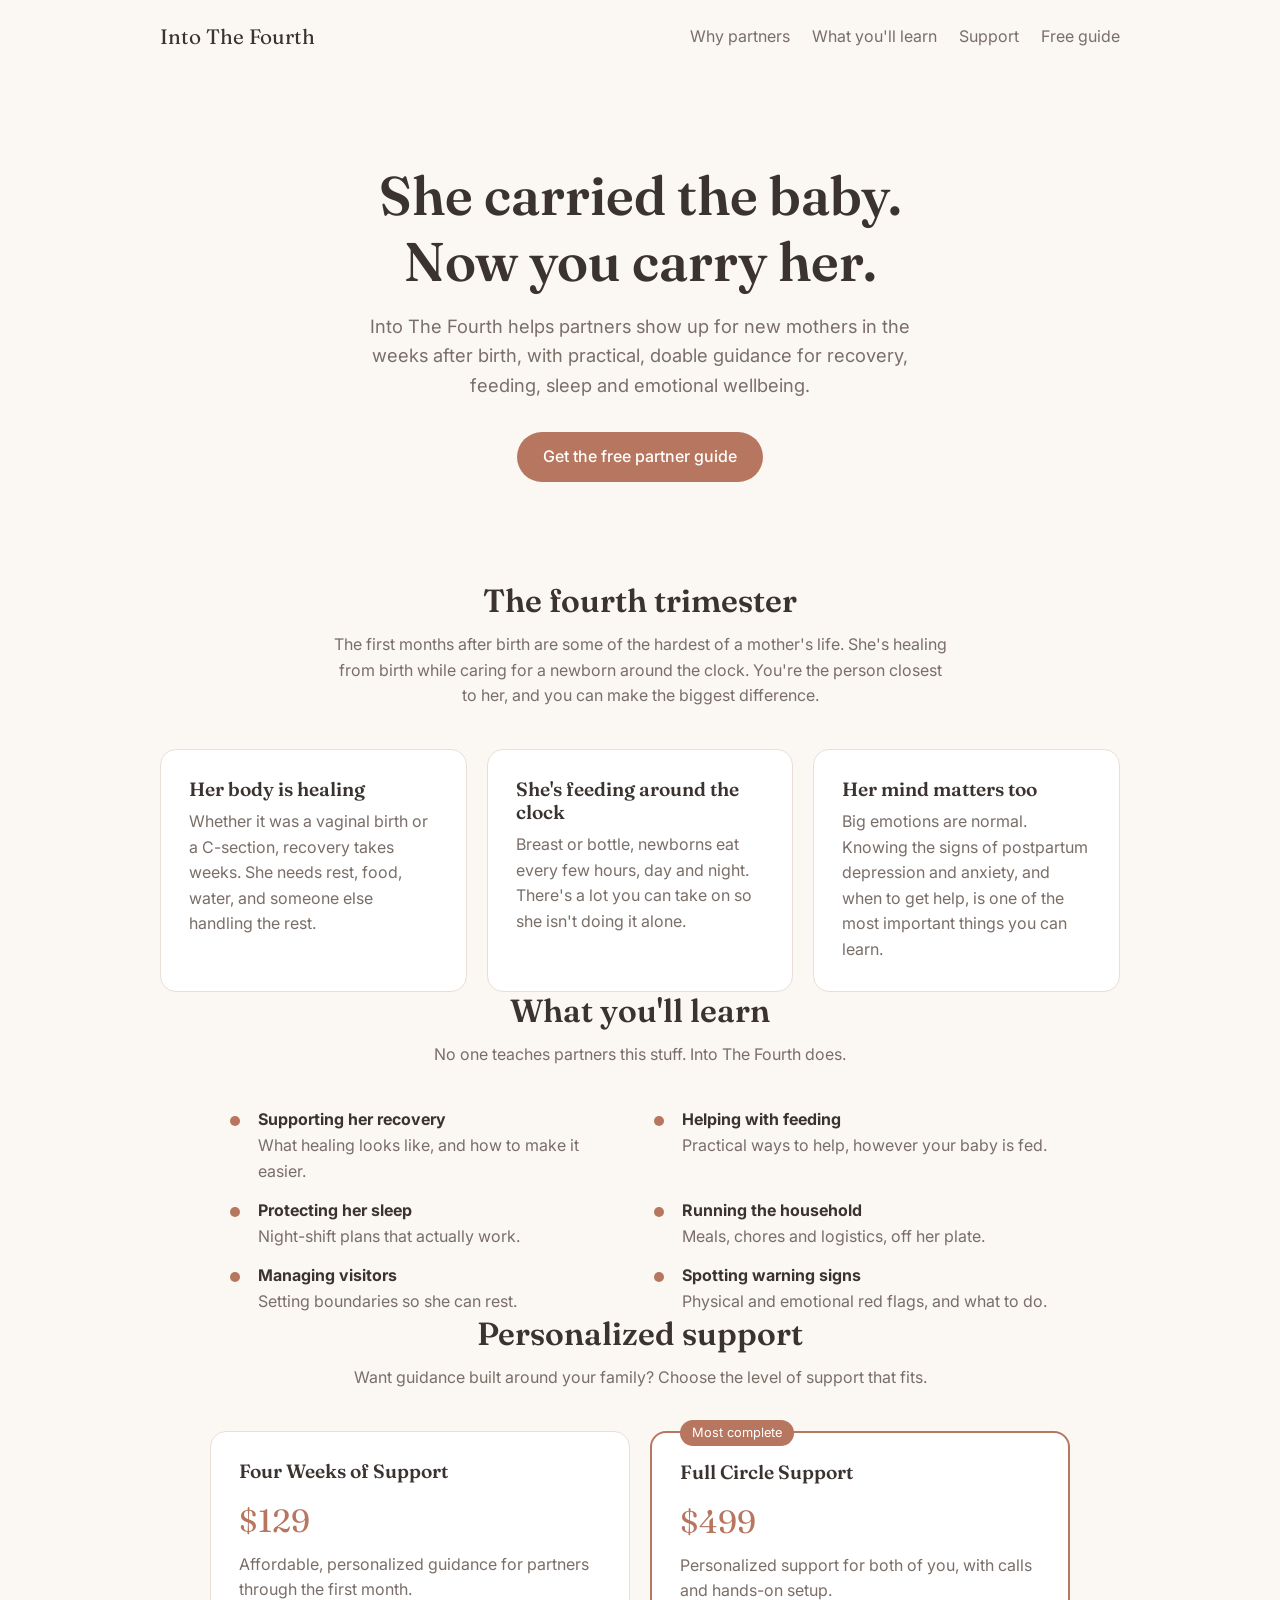
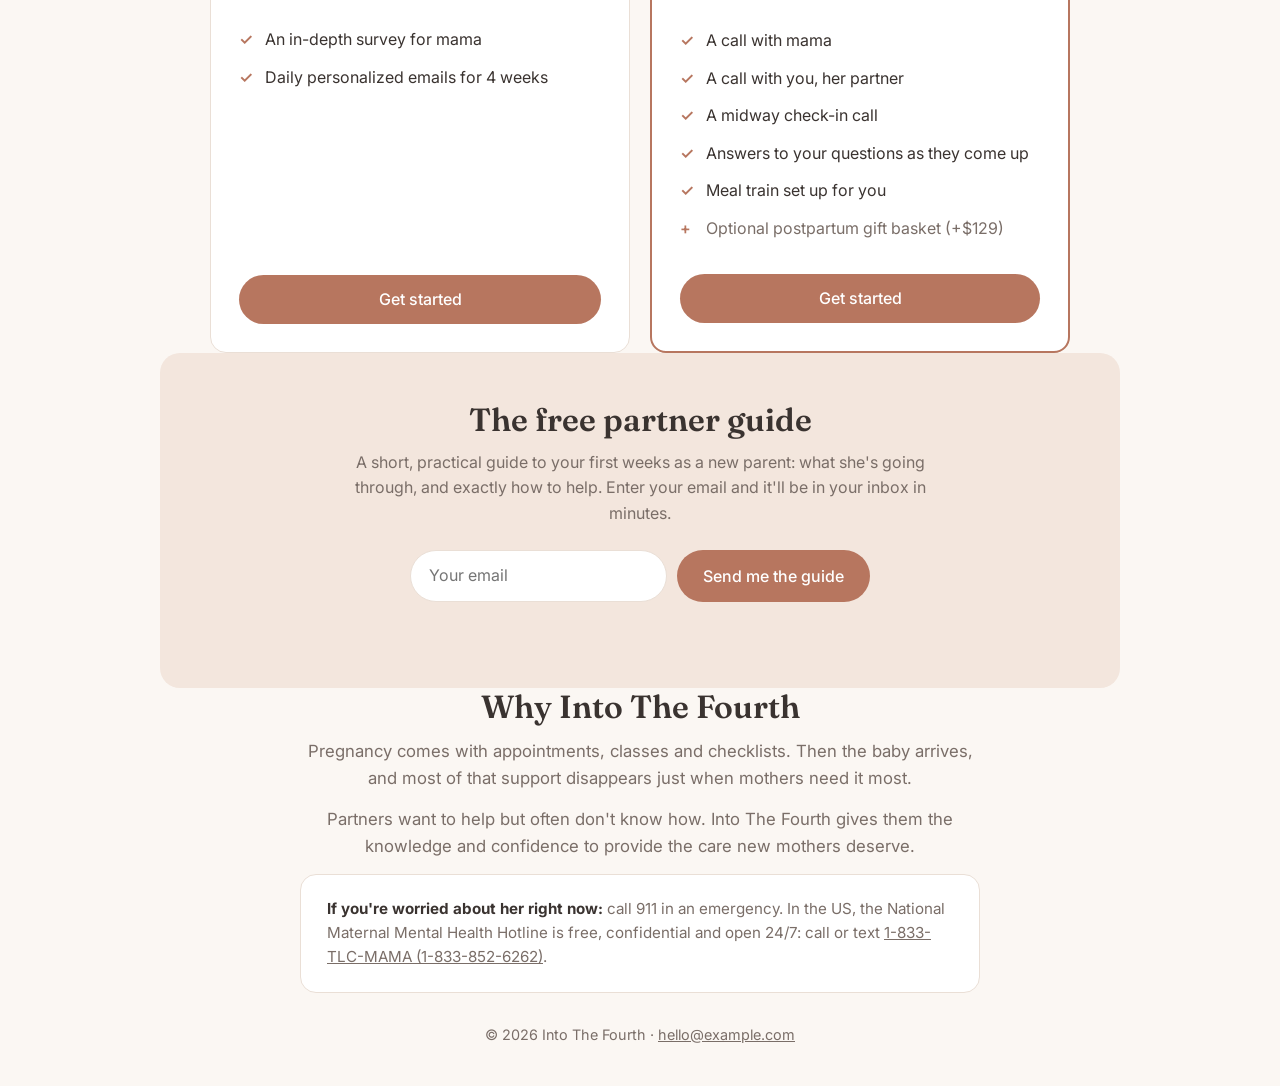
==== index.html @ a59f597f "Add Into The Fourth website Static site for GitHub Pages: home page with free partner guide signup, " ====
<!doctype html>
<html lang="en">
<head>
  <meta charset="utf-8">
  <meta name="viewport" content="width=device-width, initial-scale=1">
  <title>Into The Fourth — Helping partners care for new mothers</title>
  <meta name="description" content="Practical guidance for partners supporting new mothers through the fourth trimester: recovery, feeding, sleep and emotional wellbeing.">
  <link rel="preconnect" href="https://fonts.googleapis.com">
  <link href="https://fonts.googleapis.com/css2?family=Fraunces:wght@400;600&family=Inter:wght@400;500&display=swap" rel="stylesheet">
  <link rel="stylesheet" href="styles.css">
</head>
<body>
  <header class="wrap">
    <nav>
      <a href="#" class="logo">Into The Fourth</a>
      <ul>
        <li><a href="#why">Why partners</a></li>
        <li><a href="#learn">What you'll learn</a></li>
        <li><a href="#support">Support</a></li>
        <li><a href="#guide">Free guide</a></li>
      </ul>
    </nav>
  </header>

  <main>
    <div class="hero wrap">
      <h1>She carried the baby.<br>Now you carry her.</h1>
      <p>Into The Fourth helps partners show up for new mothers in the weeks after birth, with practical, doable guidance for recovery, feeding, sleep and emotional wellbeing.</p>
      <a href="#guide" class="btn">Get the free partner guide</a>
    </div>

    <section id="why" class="wrap">
      <h2>The fourth trimester</h2>
      <p class="sub">The first months after birth are some of the hardest of a mother's life. She's healing from birth while caring for a newborn around the clock. You're the person closest to her, and you can make the biggest difference.</p>
      <div class="grid">
        <div class="card"><h3>Her body is healing</h3><p>Whether it was a vaginal birth or a C-section, recovery takes weeks. She needs rest, food, water, and someone else handling the rest.</p></div>
        <div class="card"><h3>She's feeding around the clock</h3><p>Breast or bottle, newborns eat every few hours, day and night. There's a lot you can take on so she isn't doing it alone.</p></div>
        <div class="card"><h3>Her mind matters too</h3><p>Big emotions are normal. Knowing the signs of postpartum depression and anxiety, and when to get help, is one of the most important things you can learn.</p></div>
      </div>
    </section>

    <section id="learn" class="wrap">
      <h2>What you'll learn</h2>
      <p class="sub">No one teaches partners this stuff. Into The Fourth does.</p>
      <ul class="topics">
        <li><strong>Supporting her recovery</strong><span>What healing looks like, and how to make it easier.</span></li>
        <li><strong>Helping with feeding</strong><span>Practical ways to help, however your baby is fed.</span></li>
        <li><strong>Protecting her sleep</strong><span>Night-shift plans that actually work.</span></li>
        <li><strong>Running the household</strong><span>Meals, chores and logistics, off her plate.</span></li>
        <li><strong>Managing visitors</strong><span>Setting boundaries so she can rest.</span></li>
        <li><strong>Spotting warning signs</strong><span>Physical and emotional red flags, and what to do.</span></li>
      </ul>
    </section>

    <section id="support" class="wrap">
      <h2>Personalized support</h2>
      <p class="sub">Want guidance built around your family? Choose the level of support that fits.</p>
      <div class="offers">
        <div class="card offer">
          <h3>Four Weeks of Support</h3>
          <div class="price">$129</div>
          <p>Affordable, personalized guidance for partners through the first month.</p>
          <ul>
            <li>An in-depth survey for mama</li>
            <li>Daily personalized emails for 4 weeks</li>
          </ul>
          <a class="btn" href="four-weeks.html">Get started</a>
        </div>
        <div class="card offer featured">
          <span class="tag">Most complete</span>
          <h3>Full Circle Support</h3>
          <div class="price">$499</div>
          <p>Personalized support for both of you, with calls and hands-on setup.</p>
          <ul>
            <li>A call with mama</li>
            <li>A call with you, her partner</li>
            <li>A midway check-in call</li>
            <li>Answers to your questions as they come up</li>
            <li>Meal train set up for you</li>
            <li class="addon">Optional postpartum gift basket (+$129)</li>
          </ul>
          <a class="btn" href="full-circle.html">Get started</a>
        </div>
      </div>
    </section>

    <section id="guide" class="wrap">
      <div class="guide">
        <h2>The free partner guide</h2>
        <p class="sub" style="margin-bottom:24px">A short, practical guide to your first weeks as a new parent: what she's going through, and exactly how to help. Enter your email and it'll be in your inbox in minutes.</p>
        <form id="guide-form" action="https://app.kit.com/forms/YOUR_FORM_ID/subscriptions" method="post">
          <input type="email" name="email_address" placeholder="Your email" required aria-label="Email address">
          <button class="btn" type="submit">Send me the guide</button>
        </form>
        <p class="msg" id="guide-msg" role="status"></p>
      </div>
    </section>

    <section class="wrap">
      <div class="mission">
        <h2>Why Into The Fourth</h2>
        <p>Pregnancy comes with appointments, classes and checklists. Then the baby arrives, and most of that support disappears just when mothers need it most.</p>
        <p>Partners want to help but often don't know how. Into The Fourth gives them the knowledge and confidence to provide the care new mothers deserve.</p>
      </div>
    </section>

    <section class="wrap" style="padding-top:0">
      <div class="help">
        <strong>If you're worried about her right now:</strong> call 911 in an emergency. In the US, the National Maternal Mental Health Hotline is free, confidential and open 24/7: call or text <a href="tel:18338526262">1-833-TLC-MAMA (1-833-852-6262)</a>.
      </div>
    </section>
  </main>

  <footer class="site">© 2026 Into The Fourth · <a href="mailto:hello@example.com">hello@example.com</a></footer>

  <script>
    const form = document.getElementById('guide-form');
    const msg = document.getElementById('guide-msg');
    form.addEventListener('submit', async (e) => {
      e.preventDefault();
      const btn = form.querySelector('button');
      btn.disabled = true; btn.textContent = 'Sending…'; msg.textContent = '';
      try {
        const res = await fetch(form.action, { method: 'POST', body: new FormData(form), headers: { Accept: 'application/json' } });
        if (!res.ok) throw new Error();
        form.reset();
        msg.textContent = 'Thank you! Check your inbox for the guide.';
      } catch {
        msg.textContent = 'Something went wrong. Please try again.';
      } finally {
        btn.disabled = false; btn.textContent = 'Send me the guide';
      }
    });
  </script>
</body>
</html>
---- styles.css ----
:root { --bg:#fbf7f3; --ink:#3a3330; --muted:#7a6e68; --accent:#b7765f; --accent-dark:#9a5f4a; --card:#fff; --line:#eadfd6; --soft:#f3e6dd; }
* { box-sizing:border-box; margin:0; padding:0; }
html { scroll-behavior:smooth; }
body { font-family:Inter,system-ui,sans-serif; background:var(--bg); color:var(--ink); line-height:1.6; }
h1,h2,h3 { font-family:Fraunces,Georgia,serif; font-weight:600; line-height:1.2; }
a { color:inherit; }
.wrap { max-width:1000px; margin:0 auto; padding:0 20px; }
nav { display:flex; justify-content:space-between; align-items:center; padding:20px 0; }
nav .logo { font-family:Fraunces,serif; font-size:1.3rem; text-decoration:none; }
nav ul { display:flex; gap:22px; list-style:none; }
nav ul a { text-decoration:none; color:var(--muted); }
nav ul a:hover { color:var(--ink); }
.btn { display:inline-block; background:var(--accent); color:#fff; padding:12px 26px; border-radius:999px; text-decoration:none; font-weight:500; transition:background .2s, transform .2s, box-shadow .2s; cursor:pointer; border:0; font-size:1rem; font-family:inherit; }
.btn:hover { background:var(--accent-dark); transform:translateY(-2px); box-shadow:0 6px 16px rgba(154,95,74,.25); }
.btn:disabled { opacity:.6; cursor:wait; transform:none; box-shadow:none; }
.hero { text-align:center; padding:90px 0 100px; }
.hero h1 { font-size:clamp(2.2rem,5vw,3.4rem); margin-bottom:18px; }
.hero p { color:var(--muted); font-size:1.15rem; max-width:600px; margin:0 auto 32px; }
section { padding:70px 0; }
section h2 { font-size:2rem; margin-bottom:12px; text-align:center; }
.sub { text-align:center; color:var(--muted); margin:0 auto 40px; max-width:620px; }
.grid { display:grid; grid-template-columns:repeat(auto-fit,minmax(240px,1fr)); gap:20px; }
.card { background:var(--card); border:1px solid var(--line); border-radius:16px; padding:28px; }
.card h3 { margin-bottom:8px; font-size:1.2rem; }
.card p { color:var(--muted); }
.topics { list-style:none; display:grid; grid-template-columns:repeat(auto-fit,minmax(280px,1fr)); gap:14px 28px; max-width:820px; margin:0 auto; }
.topics li { padding-left:28px; position:relative; }
.topics li::before { content:""; position:absolute; left:0; top:.55em; width:10px; height:10px; border-radius:50%; background:var(--accent); }
.topics strong { display:block; }
.topics span { color:var(--muted); }
.offers { display:grid; grid-template-columns:repeat(auto-fit,minmax(300px,1fr)); gap:20px; max-width:860px; margin:0 auto; }
.offer { display:flex; flex-direction:column; }
.offer.featured { border:2px solid var(--accent); position:relative; }
.offer .tag { position:absolute; top:-13px; left:28px; background:var(--accent); color:#fff; font-size:.8rem; padding:3px 12px; border-radius:999px; }
.offer .price { font-family:Fraunces,serif; font-size:2rem; color:var(--accent); margin:4px 0 6px; }
.offer ul { list-style:none; margin:18px 0 26px; flex:1; }
.offer li { padding:6px 0 6px 26px; position:relative; color:var(--ink); }
.offer li::before { content:"✓"; position:absolute; left:0; color:var(--accent); font-weight:600; }
.offer li.addon { color:var(--muted); }
.offer li.addon::before { content:"+"; }
.offer .btn { text-align:center; }
.guide { background:var(--soft); border-radius:20px; padding:48px 28px; text-align:center; }
.guide h2 { margin-bottom:10px; }
.guide form { display:flex; gap:10px; max-width:460px; margin:0 auto; flex-wrap:wrap; }
.guide input { flex:1; min-width:200px; padding:12px 18px; border-radius:999px; border:1px solid var(--line); font:inherit; }
.guide .msg { margin-top:14px; min-height:1.5em; color:var(--muted); }
.mission { max-width:680px; margin:0 auto; text-align:center; }
.mission p { color:var(--muted); margin-bottom:14px; font-size:1.05rem; }
.help { background:var(--card); border:1px solid var(--line); border-radius:16px; padding:22px 26px; max-width:680px; margin:0 auto; font-size:.95rem; color:var(--muted); }
.help strong { color:var(--ink); }
footer.site { text-align:center; color:var(--muted); padding:30px 0 40px; font-size:.9rem; }

/* Offer landing pages */
.offer-hero { text-align:center; padding:70px 0 50px; }
.eyebrow, .card p.eyebrow { color:var(--accent); font-weight:500; letter-spacing:.08em; text-transform:uppercase; font-size:.85rem; margin-bottom:12px; }
.offer-hero h1 { font-size:clamp(2.2rem,5vw,3.2rem); margin-bottom:14px; }
.offer-hero .price { font-family:Fraunces,serif; font-size:2.4rem; color:var(--accent); margin-bottom:14px; }
.offer-hero p { color:var(--muted); font-size:1.15rem; max-width:600px; margin:0 auto 30px; }
.narrow { max-width:720px; margin:0 auto; }
.included { display:grid; gap:16px; }
.included .card h3 { font-size:1.1rem; }
.steps { list-style:none; counter-reset:step; display:grid; grid-template-columns:repeat(auto-fit,minmax(200px,1fr)); gap:20px; }
.steps li { counter-increment:step; background:var(--card); border:1px solid var(--line); border-radius:16px; padding:26px; }
.steps li::before { content:counter(step); display:inline-grid; place-items:center; width:32px; height:32px; border-radius:50%; background:var(--soft); color:var(--accent-dark); font-weight:600; margin-bottom:12px; }
.steps strong { display:block; margin-bottom:4px; }
.steps span { color:var(--muted); }
.buy { background:var(--soft); border-radius:20px; padding:48px 28px; text-align:center; }
.buy .actions { display:flex; gap:12px; justify-content:center; flex-wrap:wrap; }
.btn.secondary { background:transparent; color:var(--accent-dark); box-shadow:inset 0 0 0 2px var(--accent); }
.btn.secondary:hover { background:var(--accent); color:#fff; }
.note { text-align:center; color:var(--muted); font-size:.9rem; margin-top:18px; }
.back { color:var(--muted); text-decoration:none; }
.back:hover { color:var(--ink); }

@media (max-width:700px) { nav ul { display:none; } .hero { padding:60px 0 70px; } section { padding:50px 0; } }
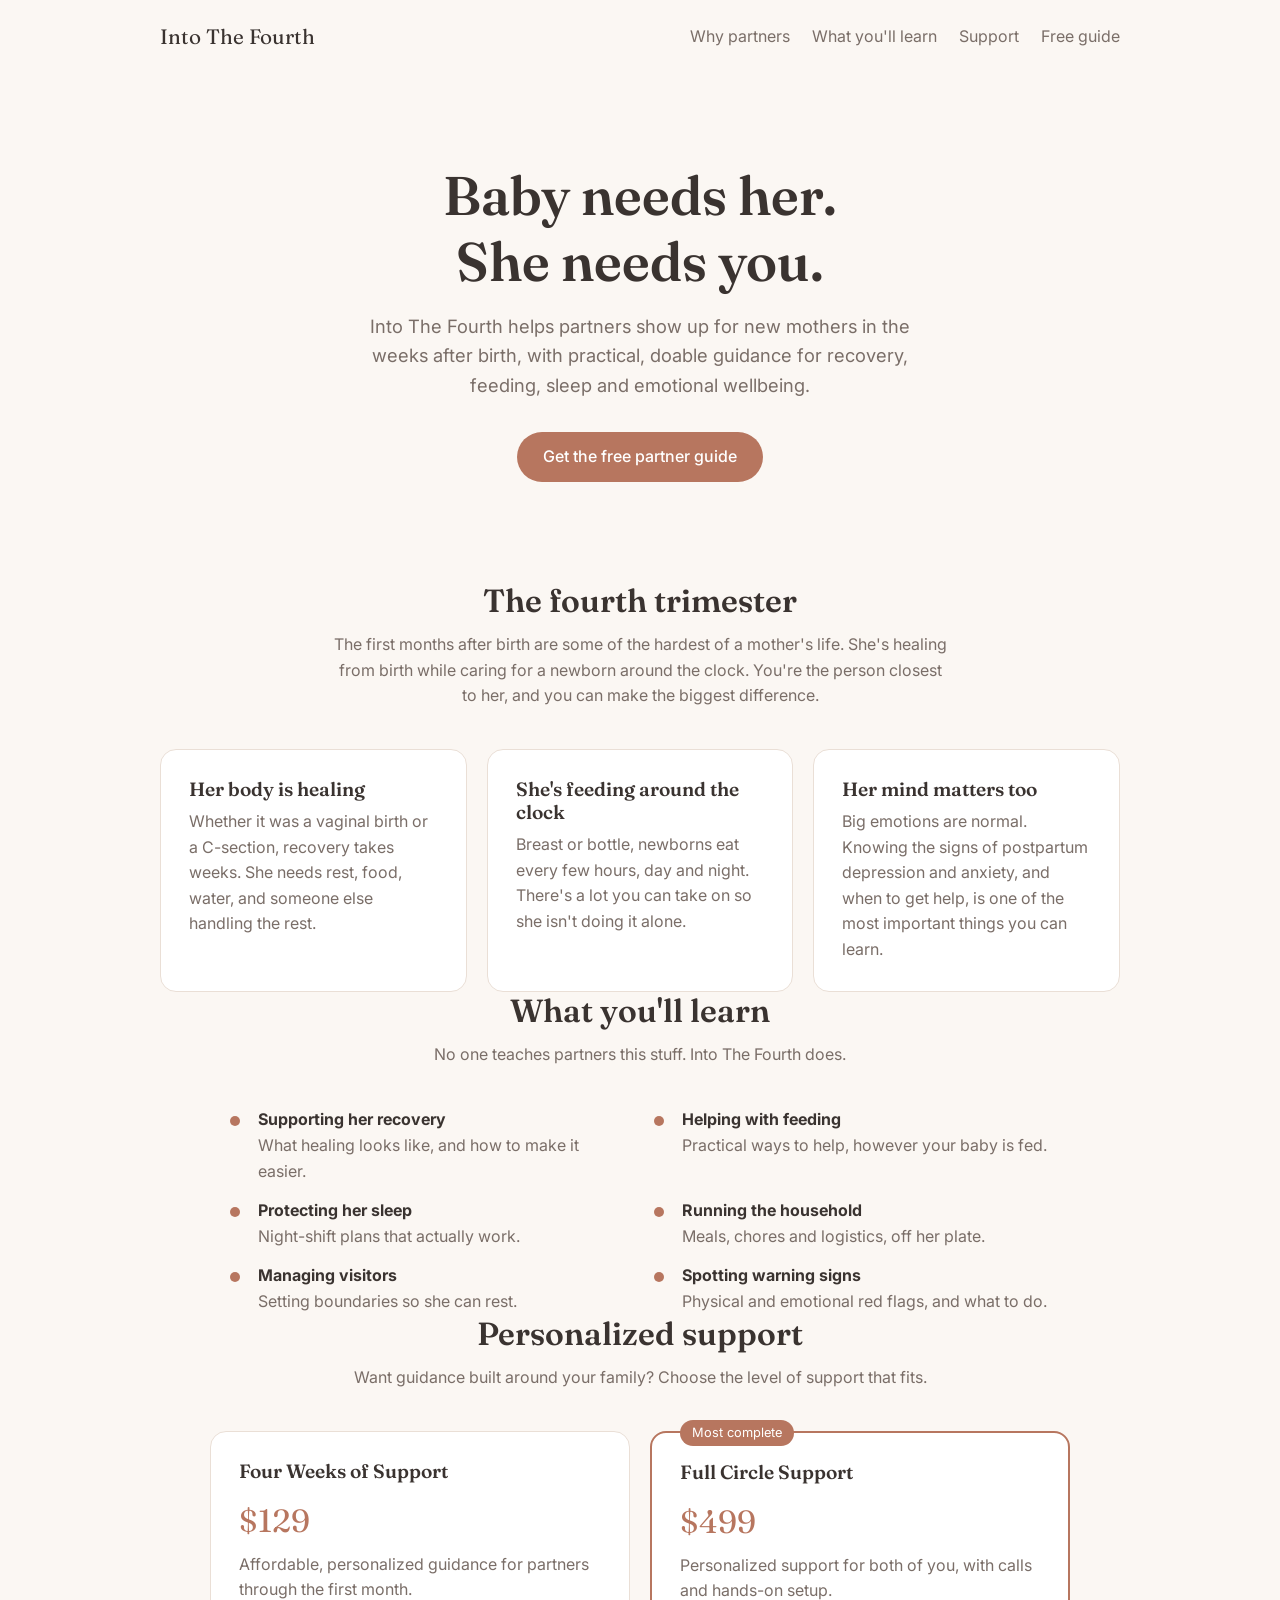
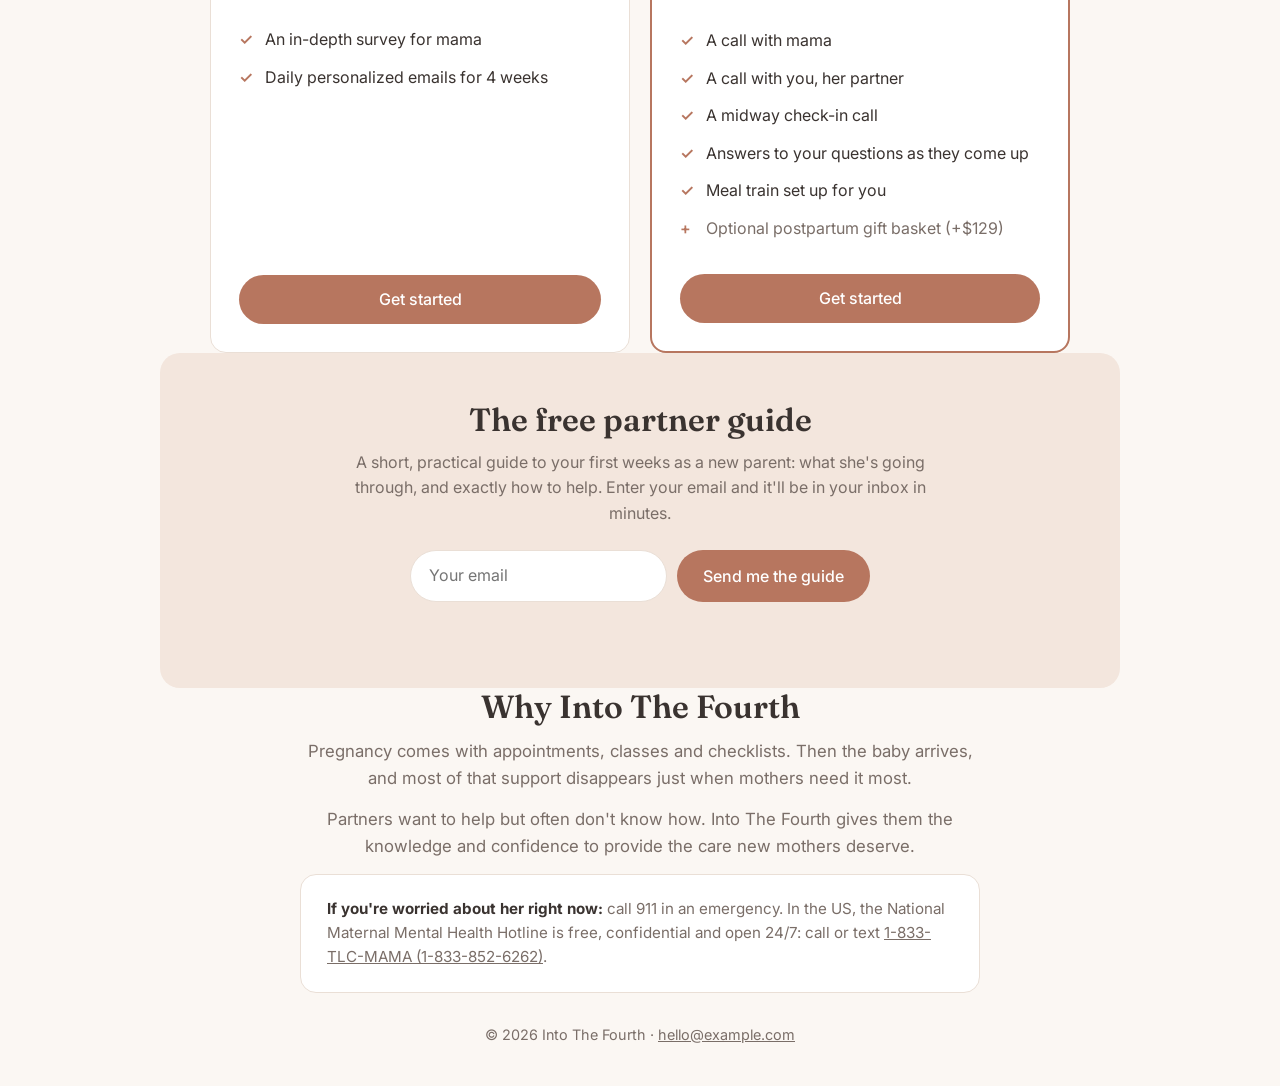
==== commit 01f8371e: "Update home page headline Co-Authored-By: Claude Opus 5.5 <noreply@anthropic.com>" ====
--- a/index.html
+++ b/index.html
@@ -24,7 +24,7 @@
 
   <main>
     <div class="hero wrap">
-      <h1>She carried the baby.<br>Now you carry her.</h1>
+      <h1>Baby needs her.<br>She needs you.</h1>
       <p>Into The Fourth helps partners show up for new mothers in the weeks after birth, with practical, doable guidance for recovery, feeding, sleep and emotional wellbeing.</p>
       <a href="#guide" class="btn">Get the free partner guide</a>
     </div>
